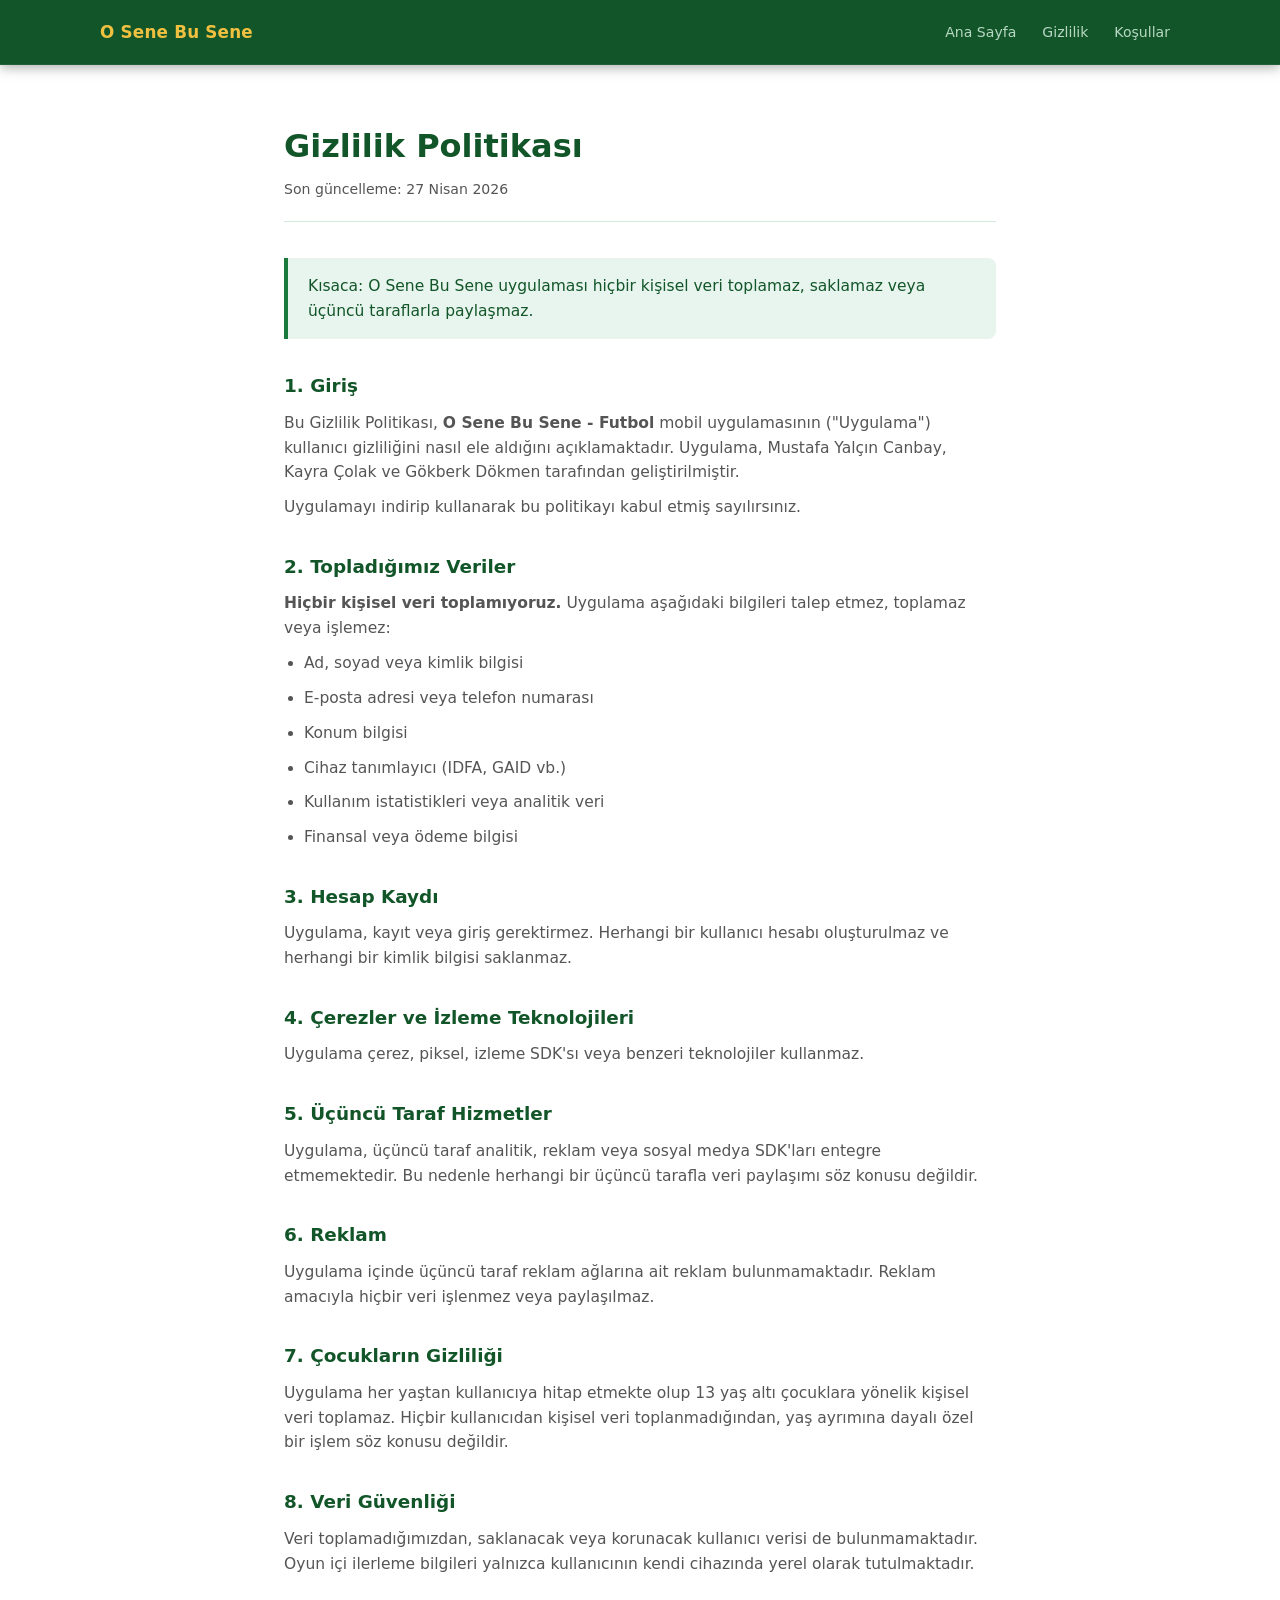
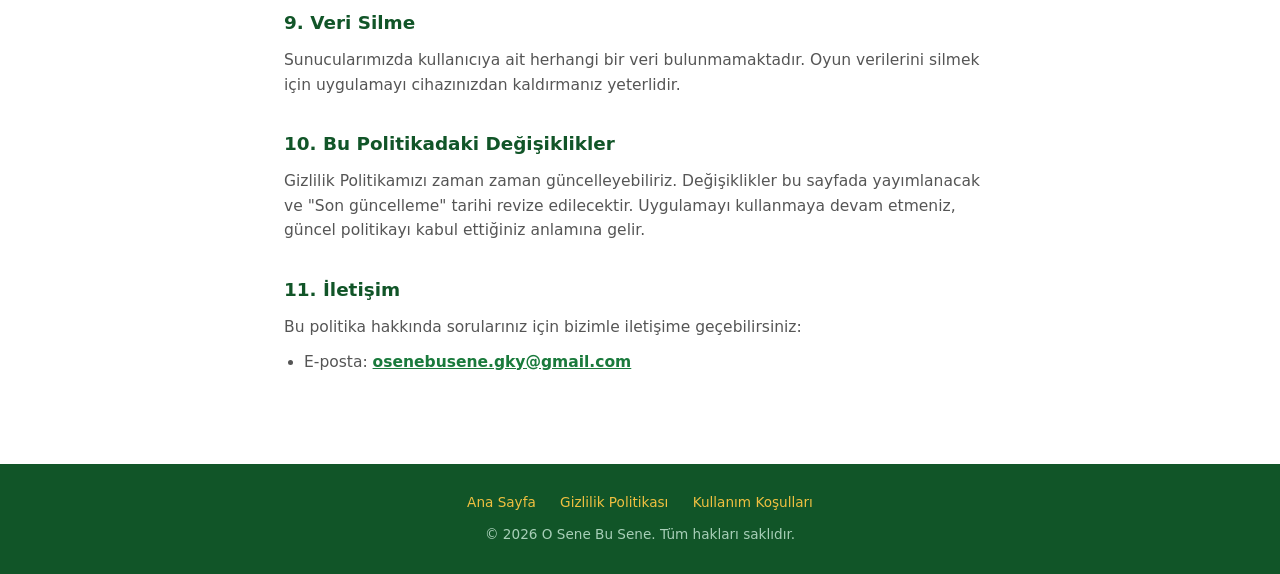
==== privacy-policy.html @ 62c7998e "Add privacy-policy.html" ====
<!DOCTYPE html>
<html lang="tr">
<head>
  <meta charset="UTF-8" />
  <meta name="viewport" content="width=device-width, initial-scale=1.0" />
  <title>Gizlilik Politikası – O Sene Bu Sene</title>
  <meta name="description" content="O Sene Bu Sene uygulamasının gizlilik politikası." />
  <link rel="stylesheet" href="style.css" />
</head>
<body>

<header>
  <nav>
    <a class="nav-logo" href="index.html">O Sene Bu Sene</a>
    <ul class="nav-links">
      <li><a href="index.html">Ana Sayfa</a></li>
      <li><a href="privacy-policy.html">Gizlilik</a></li>
      <li><a href="terms-of-service.html">Koşullar</a></li>
    </ul>
  </nav>
</header>

<main class="legal">
  <h1>Gizlilik Politikası</h1>
  <p class="last-updated">Son güncelleme: 27 Nisan 2026</p>

  <div class="highlight-box">
    <p>Kısaca: O Sene Bu Sene uygulaması hiçbir kişisel veri toplamaz, saklamaz veya üçüncü taraflarla paylaşmaz.</p>
  </div>

  <h2>1. Giriş</h2>
  <p>
    Bu Gizlilik Politikası, <strong>O Sene Bu Sene - Futbol</strong> mobil uygulamasının ("Uygulama") kullanıcı gizliliğini nasıl ele aldığını açıklamaktadır. Uygulama, Mustafa Yalçın Canbay, Kayra Çolak ve Gökberk Dökmen tarafından geliştirilmiştir.
  </p>
  <p>
    Uygulamayı indirip kullanarak bu politikayı kabul etmiş sayılırsınız.
  </p>

  <h2>2. Topladığımız Veriler</h2>
  <p>
    <strong>Hiçbir kişisel veri toplamıyoruz.</strong> Uygulama aşağıdaki bilgileri talep etmez, toplamaz veya işlemez:
  </p>
  <ul>
    <li>Ad, soyad veya kimlik bilgisi</li>
    <li>E-posta adresi veya telefon numarası</li>
    <li>Konum bilgisi</li>
    <li>Cihaz tanımlayıcı (IDFA, GAID vb.)</li>
    <li>Kullanım istatistikleri veya analitik veri</li>
    <li>Finansal veya ödeme bilgisi</li>
  </ul>

  <h2>3. Hesap Kaydı</h2>
  <p>
    Uygulama, kayıt veya giriş gerektirmez. Herhangi bir kullanıcı hesabı oluşturulmaz ve herhangi bir kimlik bilgisi saklanmaz.
  </p>

  <h2>4. Çerezler ve İzleme Teknolojileri</h2>
  <p>
    Uygulama çerez, piksel, izleme SDK'sı veya benzeri teknolojiler kullanmaz.
  </p>

  <h2>5. Üçüncü Taraf Hizmetler</h2>
  <p>
    Uygulama, üçüncü taraf analitik, reklam veya sosyal medya SDK'ları entegre etmemektedir. Bu nedenle herhangi bir üçüncü tarafla veri paylaşımı söz konusu değildir.
  </p>

  <h2>6. Reklam</h2>
  <p>
    Uygulama içinde üçüncü taraf reklam ağlarına ait reklam bulunmamaktadır. Reklam amacıyla hiçbir veri işlenmez veya paylaşılmaz.
  </p>

  <h2>7. Çocukların Gizliliği</h2>
  <p>
    Uygulama her yaştan kullanıcıya hitap etmekte olup 13 yaş altı çocuklara yönelik kişisel veri toplamaz. Hiçbir kullanıcıdan kişisel veri toplanmadığından, yaş ayrımına dayalı özel bir işlem söz konusu değildir.
  </p>

  <h2>8. Veri Güvenliği</h2>
  <p>
    Veri toplamadığımızdan, saklanacak veya korunacak kullanıcı verisi de bulunmamaktadır. Oyun içi ilerleme bilgileri yalnızca kullanıcının kendi cihazında yerel olarak tutulmaktadır.
  </p>

  <h2>9. Veri Silme</h2>
  <p>
    Sunucularımızda kullanıcıya ait herhangi bir veri bulunmamaktadır. Oyun verilerini silmek için uygulamayı cihazınızdan kaldırmanız yeterlidir.
  </p>

  <h2>10. Bu Politikadaki Değişiklikler</h2>
  <p>
    Gizlilik Politikamızı zaman zaman güncelleyebiliriz. Değişiklikler bu sayfada yayımlanacak ve "Son güncelleme" tarihi revize edilecektir. Uygulamayı kullanmaya devam etmeniz, güncel politikayı kabul ettiğiniz anlamına gelir.
  </p>

  <h2>11. İletişim</h2>
  <p>
    Bu politika hakkında sorularınız için bizimle iletişime geçebilirsiniz:
  </p>
  <ul>
    <li>E-posta: <a href="mailto:osenebusene.gky@gmail.com">osenebusene.gky@gmail.com</a></li>
  </ul>
</main>

<footer>
  <div class="footer-links">
    <a href="index.html">Ana Sayfa</a>
    <a href="privacy-policy.html">Gizlilik Politikası</a>
    <a href="terms-of-service.html">Kullanım Koşulları</a>
  </div>
  <p>&copy; 2026 O Sene Bu Sene. Tüm hakları saklıdır.</p>
</footer>

</body>
</html>
---- style.css ----
* {
  margin: 0;
  padding: 0;
  box-sizing: border-box;
}

:root {
  --green: #1a7a3c;
  --green-dark: #115528;
  --green-light: #e8f5ee;
  --gold: #f0c040;
  --text: #1a1a1a;
  --muted: #555;
  --border: #d4e8dc;
}

body {
  font-family: 'Segoe UI', system-ui, -apple-system, sans-serif;
  color: var(--text);
  background: #fff;
  line-height: 1.6;
}

/* HEADER */
header {
  background: var(--green-dark);
  padding: 0 32px;
  position: sticky;
  top: 0;
  z-index: 100;
  box-shadow: 0 2px 12px rgba(0,0,0,0.35);
  border-bottom: 1px solid rgba(255,255,255,0.07);
}

nav {
  max-width: 1080px;
  margin: 0 auto;
  display: flex;
  align-items: center;
  justify-content: space-between;
  height: 64px;
  gap: 24px;
}

.nav-logo {
  color: var(--gold);
  font-weight: 800;
  font-size: 1.05rem;
  text-decoration: none;
  letter-spacing: 0.2px;
  white-space: nowrap;
  flex-shrink: 0;
}

.nav-logo span {
  color: #ffffff;
  font-weight: 400;
}

.nav-links {
  display: flex;
  gap: 6px;
  list-style: none;
  align-items: center;
}

.nav-links a {
  color: #b8d8c4;
  text-decoration: none;
  font-size: 0.88rem;
  padding: 6px 10px;
  border-radius: 6px;
  transition: color 0.2s, background 0.2s;
}

.nav-links a:hover {
  color: white;
  background: rgba(255,255,255,0.08);
}

.nav-cta {
  display: inline-flex;
  align-items: center;
  gap: 7px;
  background: var(--gold);
  color: var(--green-dark) !important;
  font-weight: 700 !important;
  font-size: 0.82rem !important;
  padding: 7px 14px !important;
  border-radius: 8px !important;
  text-decoration: none;
  transition: opacity 0.2s, background 0.2s !important;
  white-space: nowrap;
  flex-shrink: 0;
}

.nav-cta:hover {
  background: #f5d060 !important;
  color: var(--green-dark) !important;
  opacity: 1 !important;
}

.nav-cta svg {
  width: 14px;
  height: 14px;
  flex-shrink: 0;
}

/* HERO */
.hero {
  background: linear-gradient(135deg, var(--green-dark) 0%, var(--green) 60%, #2d9e55 100%);
  color: white;
  text-align: center;
  padding: 80px 24px 90px;
  position: relative;
  overflow: hidden;
}

.hero::before {
  content: '';
  position: absolute;
  inset: 0;
  pointer-events: none;
  background: url("data:image/svg+xml,%3Csvg width='60' height='60' viewBox='0 0 60 60' xmlns='http://www.w3.org/2000/svg'%3E%3Cg fill='none' fill-rule='evenodd'%3E%3Cg fill='%23ffffff' fill-opacity='0.04'%3E%3Cpath d='M36 34v-4h-2v4h-4v2h4v4h2v-4h4v-2h-4zm0-30V0h-2v4h-4v2h4v4h2V6h4V4h-4zM6 34v-4H4v4H0v2h4v4h2v-4h4v-2H6zM6 4V0H4v4H0v2h4v4h2V6h4V4H6z'/%3E%3C/g%3E%3C/g%3E%3C/svg%3E");
}

.hero-badge {
  display: inline-block;
  background: rgba(255,255,255,0.15);
  border: 1px solid rgba(255,255,255,0.3);
  color: var(--gold);
  font-size: 0.78rem;
  font-weight: 600;
  letter-spacing: 1.5px;
  text-transform: uppercase;
  padding: 5px 14px;
  border-radius: 20px;
  margin-bottom: 20px;
}

.hero h1 {
  font-size: clamp(2rem, 5vw, 3rem);
  font-weight: 800;
  margin-bottom: 8px;
  text-shadow: 0 2px 8px rgba(0,0,0,0.3);
}

.hero h1 span {
  color: var(--gold);
}

.hero p {
  font-size: 1.15rem;
  opacity: 0.88;
  max-width: 520px;
  margin: 0 auto 32px;
}

.store-buttons {
  display: flex;
  gap: 14px;
  justify-content: center;
  flex-wrap: wrap;
  position: relative;
  z-index: 1;
}

.store-btn {
  display: inline-flex;
  align-items: center;
  gap: 10px;
  background: rgba(255,255,255,0.1);
  border: 1.5px solid rgba(255,255,255,0.35);
  color: white;
  padding: 11px 22px;
  border-radius: 10px;
  text-decoration: none;
  font-size: 0.9rem;
  font-weight: 500;
  transition: background 0.2s, border-color 0.2s;
}

.store-btn:hover {
  background: rgba(255,255,255,0.2);
  border-color: rgba(255,255,255,0.6);
}

.store-btn svg {
  width: 22px;
  height: 22px;
  flex-shrink: 0;
}

.store-btn-soon {
  opacity: 0.55;
  cursor: default;
  pointer-events: none;
}

.store-btn-soon small {
  display: block;
  font-size: 0.7rem;
  opacity: 0.8;
  letter-spacing: 0.5px;
}

/* FEATURES */
.features {
  background: var(--green-light);
  padding: 64px 24px;
}

.section-title {
  text-align: center;
  font-size: 1.6rem;
  font-weight: 700;
  color: var(--green-dark);
  margin-bottom: 8px;
}

.section-sub {
  text-align: center;
  color: var(--muted);
  margin-bottom: 40px;
  font-size: 0.95rem;
}

.features-grid {
  max-width: 900px;
  margin: 0 auto;
  display: grid;
  grid-template-columns: repeat(auto-fit, minmax(220px, 1fr));
  gap: 20px;
}

.feature-card {
  background: white;
  border: 1px solid var(--border);
  border-radius: 12px;
  padding: 24px 20px;
  text-align: center;
  transition: box-shadow 0.2s;
}

.feature-card:hover {
  box-shadow: 0 4px 16px rgba(26, 122, 60, 0.12);
}

.feature-icon {
  font-size: 2.2rem;
  margin-bottom: 12px;
}

.feature-card h3 {
  font-size: 1rem;
  font-weight: 700;
  color: var(--green-dark);
  margin-bottom: 6px;
}

.feature-card p {
  font-size: 0.88rem;
  color: var(--muted);
}

/* ABOUT */
.about {
  padding: 64px 24px;
}

.about-inner {
  max-width: 700px;
  margin: 0 auto;
  text-align: center;
}

.about-inner p {
  font-size: 1rem;
  color: var(--muted);
  margin-bottom: 16px;
}

/* TEAM */
.team {
  background: var(--green-light);
  padding: 64px 24px;
}

.team-grid {
  max-width: 700px;
  margin: 0 auto;
  display: flex;
  gap: 20px;
  justify-content: center;
  flex-wrap: wrap;
}

.team-card {
  background: white;
  border: 1px solid var(--border);
  border-radius: 12px;
  padding: 24px 28px;
  text-align: center;
  min-width: 180px;
}

.team-avatar {
  width: 52px;
  height: 52px;
  border-radius: 50%;
  background: var(--green);
  color: white;
  font-size: 1.3rem;
  font-weight: 700;
  display: flex;
  align-items: center;
  justify-content: center;
  margin: 0 auto 12px;
}

.team-card h4 {
  font-size: 0.95rem;
  font-weight: 700;
  color: var(--green-dark);
}

.team-card span {
  font-size: 0.8rem;
  color: var(--muted);
}

/* CONTACT */
.contact {
  padding: 64px 24px;
  text-align: center;
}

.contact a {
  color: var(--green);
  font-weight: 600;
  text-decoration: none;
}

.contact a:hover {
  text-decoration: underline;
}

/* FOOTER */
footer {
  background: var(--green-dark);
  color: #a8cfb8;
  text-align: center;
  padding: 28px 24px;
  font-size: 0.85rem;
}

footer a {
  color: var(--gold);
  text-decoration: none;
  margin: 0 10px;
}

footer a:hover {
  text-decoration: underline;
}

.footer-links {
  margin-bottom: 10px;
}

/* LEGAL PAGES */
.legal {
  max-width: 760px;
  margin: 0 auto;
  padding: 56px 24px 80px;
}

.legal h1 {
  font-size: 2rem;
  font-weight: 800;
  color: var(--green-dark);
  margin-bottom: 6px;
}

.legal .last-updated {
  color: var(--muted);
  font-size: 0.88rem;
  margin-bottom: 36px;
  padding-bottom: 20px;
  border-bottom: 1px solid var(--border);
}

.legal h2 {
  font-size: 1.15rem;
  font-weight: 700;
  color: var(--green-dark);
  margin: 32px 0 10px;
}

.legal p, .legal li {
  color: var(--muted);
  font-size: 0.97rem;
  margin-bottom: 10px;
}

.legal ul, .legal ol {
  padding-left: 20px;
  margin-bottom: 10px;
}

.legal a {
  color: var(--green);
  font-weight: 600;
}

.highlight-box {
  background: var(--green-light);
  border-left: 4px solid var(--green);
  border-radius: 0 8px 8px 0;
  padding: 16px 20px;
  margin: 20px 0;
}

.highlight-box p {
  margin: 0;
  color: var(--green-dark);
  font-weight: 500;
}

@media (max-width: 700px) {
  header {
    padding: 0 16px;
  }
  nav {
    gap: 12px;
  }
  .nav-links {
    display: none;
  }
  .nav-logo {
    font-size: 0.95rem;
  }
  .nav-cta {
    font-size: 0.78rem !important;
    padding: 6px 10px !important;
  }
  .hero {
    padding: 56px 20px 64px;
  }
  .team-grid {
    flex-direction: column;
    align-items: center;
  }
}
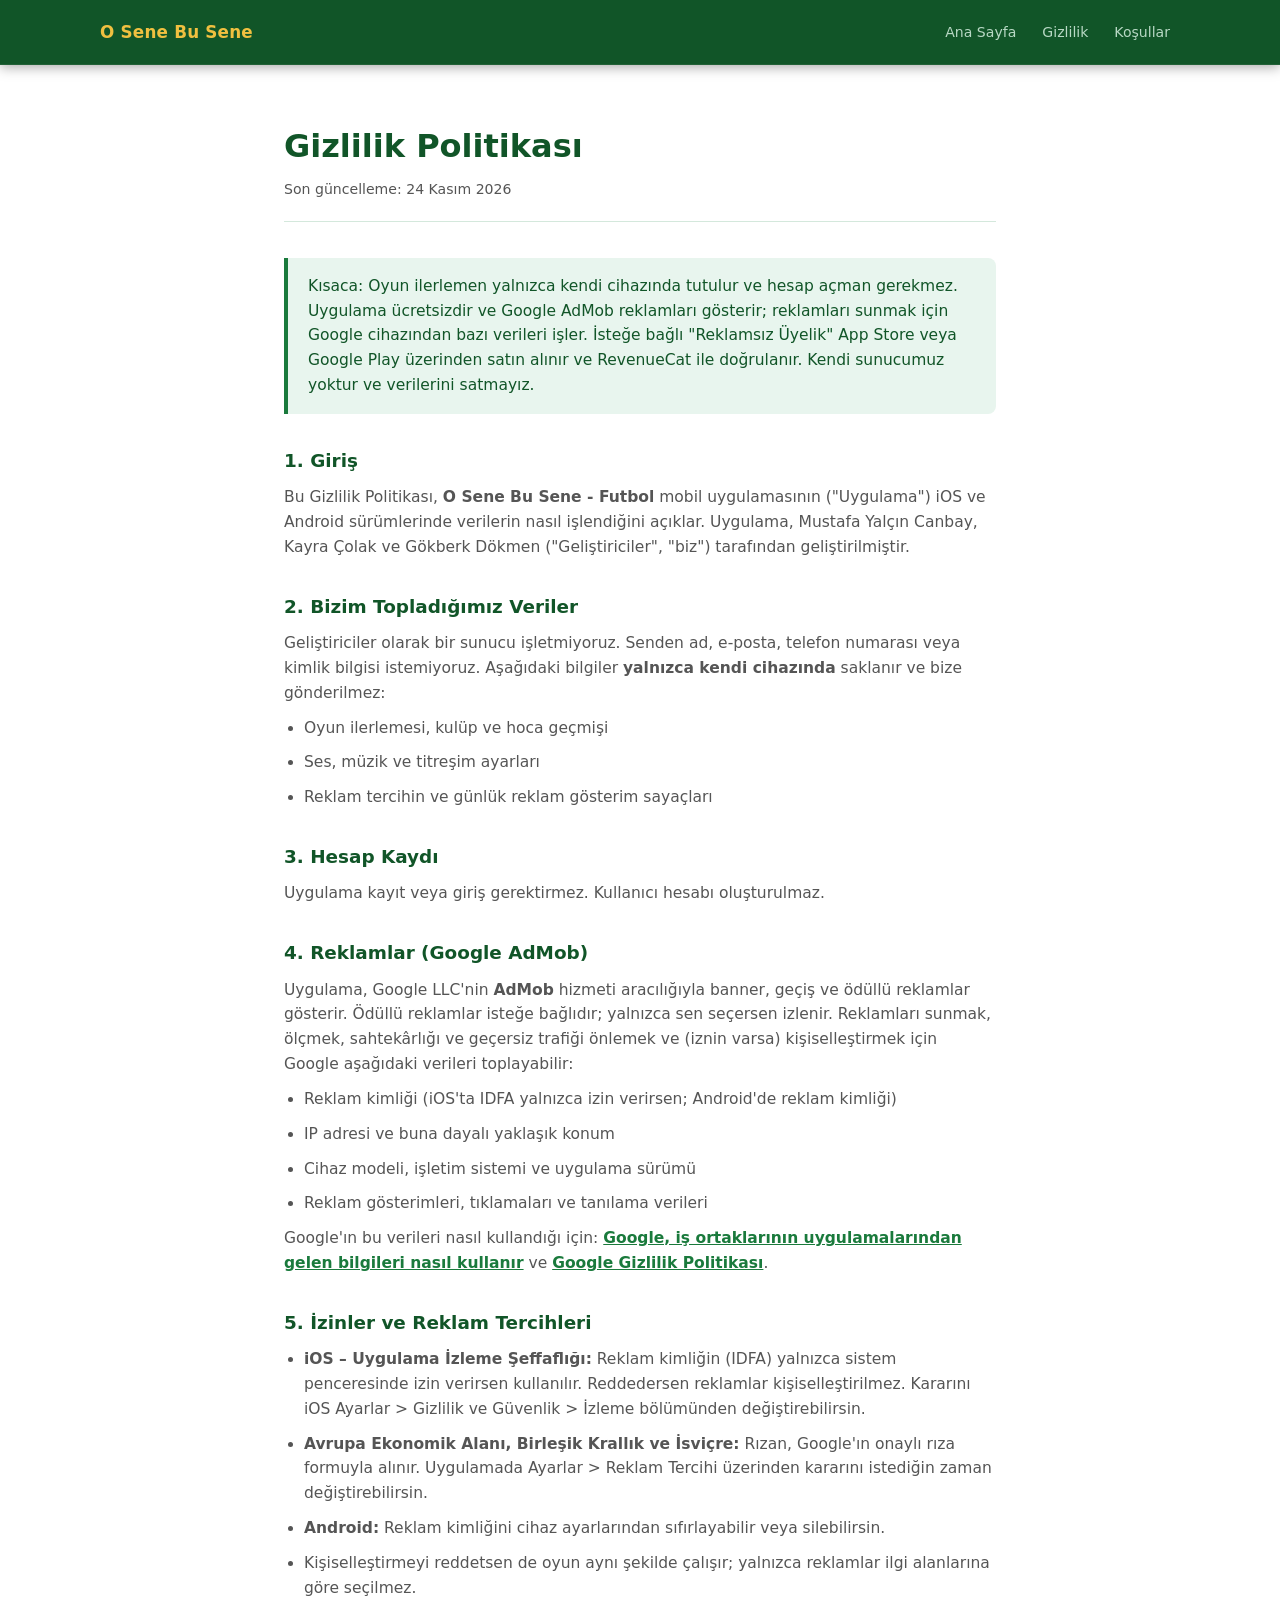
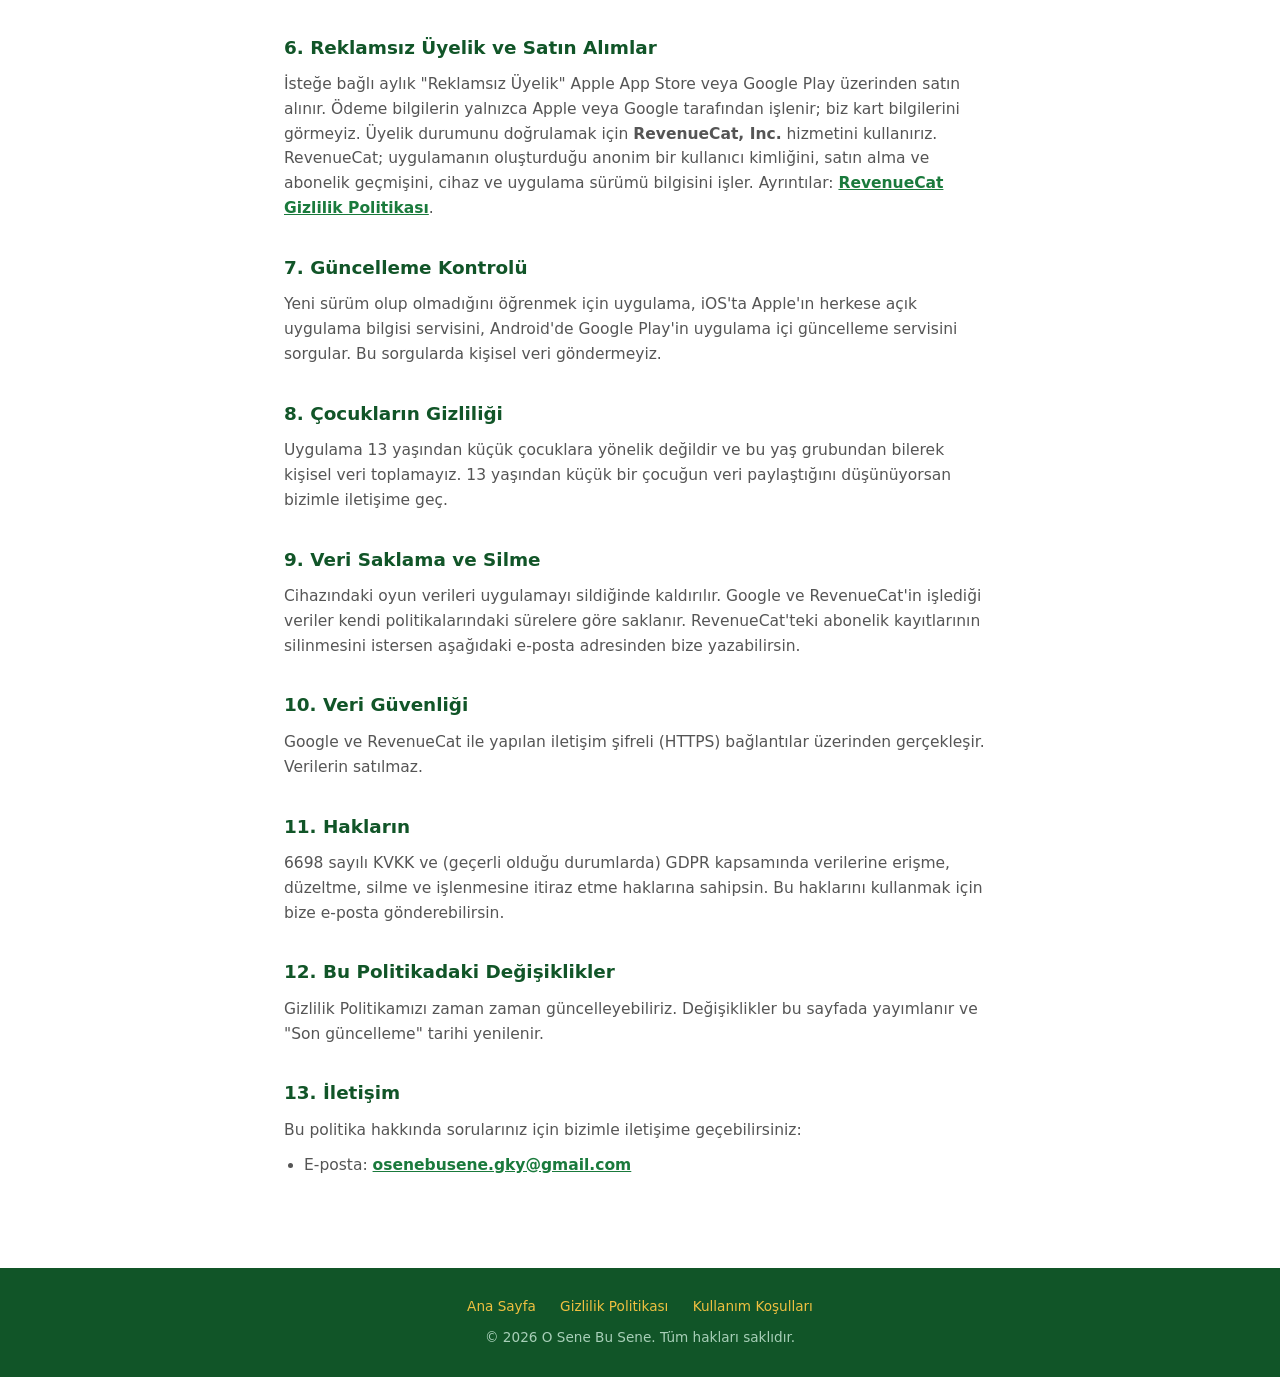
==== commit 5d076ec2: "Gizlilik politikası gerçek veri işleme ile uyumlu hale getirildi (AdMob, ATT, UMP, RevenueCat)" ====
--- a/privacy-policy.html
+++ b/privacy-policy.html
@@ -22,74 +22,90 @@
 
 <main class="legal">
   <h1>Gizlilik Politikası</h1>
-  <p class="last-updated">Son güncelleme: 27 Nisan 2026</p>
+  <p class="last-updated">Son güncelleme: 24 Kasım 2026</p>
 
   <div class="highlight-box">
-    <p>Kısaca: O Sene Bu Sene uygulaması hiçbir kişisel veri toplamaz, saklamaz veya üçüncü taraflarla paylaşmaz.</p>
+    <p>Kısaca: Oyun ilerlemen yalnızca kendi cihazında tutulur ve hesap açman gerekmez. Uygulama ücretsizdir ve Google AdMob reklamları gösterir; reklamları sunmak için Google cihazından bazı verileri işler. İsteğe bağlı "Reklamsız Üyelik" App Store veya Google Play üzerinden satın alınır ve RevenueCat ile doğrulanır. Kendi sunucumuz yoktur ve verilerini satmayız.</p>
   </div>
 
   <h2>1. Giriş</h2>
   <p>
-    Bu Gizlilik Politikası, <strong>O Sene Bu Sene - Futbol</strong> mobil uygulamasının ("Uygulama") kullanıcı gizliliğini nasıl ele aldığını açıklamaktadır. Uygulama, Mustafa Yalçın Canbay, Kayra Çolak ve Gökberk Dökmen tarafından geliştirilmiştir.
-  </p>
-  <p>
-    Uygulamayı indirip kullanarak bu politikayı kabul etmiş sayılırsınız.
+    Bu Gizlilik Politikası, <strong>O Sene Bu Sene - Futbol</strong> mobil uygulamasının ("Uygulama") iOS ve Android sürümlerinde verilerin nasıl işlendiğini açıklar. Uygulama, Mustafa Yalçın Canbay, Kayra Çolak ve Gökberk Dökmen ("Geliştiriciler", "biz") tarafından geliştirilmiştir.
   </p>
 
-  <h2>2. Topladığımız Veriler</h2>
+  <h2>2. Bizim Topladığımız Veriler</h2>
   <p>
-    <strong>Hiçbir kişisel veri toplamıyoruz.</strong> Uygulama aşağıdaki bilgileri talep etmez, toplamaz veya işlemez:
+    Geliştiriciler olarak bir sunucu işletmiyoruz. Senden ad, e-posta, telefon numarası veya kimlik bilgisi istemiyoruz. Aşağıdaki bilgiler <strong>yalnızca kendi cihazında</strong> saklanır ve bize gönderilmez:
   </p>
   <ul>
-    <li>Ad, soyad veya kimlik bilgisi</li>
-    <li>E-posta adresi veya telefon numarası</li>
-    <li>Konum bilgisi</li>
-    <li>Cihaz tanımlayıcı (IDFA, GAID vb.)</li>
-    <li>Kullanım istatistikleri veya analitik veri</li>
-    <li>Finansal veya ödeme bilgisi</li>
+    <li>Oyun ilerlemesi, kulüp ve hoca geçmişi</li>
+    <li>Ses, müzik ve titreşim ayarları</li>
+    <li>Reklam tercihin ve günlük reklam gösterim sayaçları</li>
   </ul>
 
   <h2>3. Hesap Kaydı</h2>
   <p>
-    Uygulama, kayıt veya giriş gerektirmez. Herhangi bir kullanıcı hesabı oluşturulmaz ve herhangi bir kimlik bilgisi saklanmaz.
+    Uygulama kayıt veya giriş gerektirmez. Kullanıcı hesabı oluşturulmaz.
   </p>
 
-  <h2>4. Çerezler ve İzleme Teknolojileri</h2>
+  <h2>4. Reklamlar (Google AdMob)</h2>
   <p>
-    Uygulama çerez, piksel, izleme SDK'sı veya benzeri teknolojiler kullanmaz.
+    Uygulama, Google LLC'nin <strong>AdMob</strong> hizmeti aracılığıyla banner, geçiş ve ödüllü reklamlar gösterir. Ödüllü reklamlar isteğe bağlıdır; yalnızca sen seçersen izlenir. Reklamları sunmak, ölçmek, sahtekârlığı ve geçersiz trafiği önlemek ve (iznin varsa) kişiselleştirmek için Google aşağıdaki verileri toplayabilir:
+  </p>
+  <ul>
+    <li>Reklam kimliği (iOS'ta IDFA yalnızca izin verirsen; Android'de reklam kimliği)</li>
+    <li>IP adresi ve buna dayalı yaklaşık konum</li>
+    <li>Cihaz modeli, işletim sistemi ve uygulama sürümü</li>
+    <li>Reklam gösterimleri, tıklamaları ve tanılama verileri</li>
+  </ul>
+  <p>
+    Google'ın bu verileri nasıl kullandığı için: <a href="https://policies.google.com/technologies/partner-sites">Google, iş ortaklarının uygulamalarından gelen bilgileri nasıl kullanır</a> ve <a href="https://policies.google.com/privacy">Google Gizlilik Politikası</a>.
   </p>
 
-  <h2>5. Üçüncü Taraf Hizmetler</h2>
+  <h2>5. İzinler ve Reklam Tercihleri</h2>
+  <ul>
+    <li><strong>iOS – Uygulama İzleme Şeffaflığı:</strong> Reklam kimliğin (IDFA) yalnızca sistem penceresinde izin verirsen kullanılır. Reddedersen reklamlar kişiselleştirilmez. Kararını iOS Ayarlar &gt; Gizlilik ve Güvenlik &gt; İzleme bölümünden değiştirebilirsin.</li>
+    <li><strong>Avrupa Ekonomik Alanı, Birleşik Krallık ve İsviçre:</strong> Rızan, Google'ın onaylı rıza formuyla alınır. Uygulamada Ayarlar &gt; Reklam Tercihi üzerinden kararını istediğin zaman değiştirebilirsin.</li>
+    <li><strong>Android:</strong> Reklam kimliğini cihaz ayarlarından sıfırlayabilir veya silebilirsin.</li>
+    <li>Kişiselleştirmeyi reddetsen de oyun aynı şekilde çalışır; yalnızca reklamlar ilgi alanlarına göre seçilmez.</li>
+  </ul>
+
+  <h2>6. Reklamsız Üyelik ve Satın Alımlar</h2>
   <p>
-    Uygulama, üçüncü taraf analitik, reklam veya sosyal medya SDK'ları entegre etmemektedir. Bu nedenle herhangi bir üçüncü tarafla veri paylaşımı söz konusu değildir.
+    İsteğe bağlı aylık "Reklamsız Üyelik" Apple App Store veya Google Play üzerinden satın alınır. Ödeme bilgilerin yalnızca Apple veya Google tarafından işlenir; biz kart bilgilerini görmeyiz. Üyelik durumunu doğrulamak için <strong>RevenueCat, Inc.</strong> hizmetini kullanırız. RevenueCat; uygulamanın oluşturduğu anonim bir kullanıcı kimliğini, satın alma ve abonelik geçmişini, cihaz ve uygulama sürümü bilgisini işler. Ayrıntılar: <a href="https://www.revenuecat.com/privacy">RevenueCat Gizlilik Politikası</a>.
   </p>
 
-  <h2>6. Reklam</h2>
+  <h2>7. Güncelleme Kontrolü</h2>
   <p>
-    Uygulama içinde üçüncü taraf reklam ağlarına ait reklam bulunmamaktadır. Reklam amacıyla hiçbir veri işlenmez veya paylaşılmaz.
+    Yeni sürüm olup olmadığını öğrenmek için uygulama, iOS'ta Apple'ın herkese açık uygulama bilgisi servisini, Android'de Google Play'in uygulama içi güncelleme servisini sorgular. Bu sorgularda kişisel veri göndermeyiz.
   </p>
 
-  <h2>7. Çocukların Gizliliği</h2>
+  <h2>8. Çocukların Gizliliği</h2>
   <p>
-    Uygulama her yaştan kullanıcıya hitap etmekte olup 13 yaş altı çocuklara yönelik kişisel veri toplamaz. Hiçbir kullanıcıdan kişisel veri toplanmadığından, yaş ayrımına dayalı özel bir işlem söz konusu değildir.
+    Uygulama 13 yaşından küçük çocuklara yönelik değildir ve bu yaş grubundan bilerek kişisel veri toplamayız. 13 yaşından küçük bir çocuğun veri paylaştığını düşünüyorsan bizimle iletişime geç.
   </p>
 
-  <h2>8. Veri Güvenliği</h2>
+  <h2>9. Veri Saklama ve Silme</h2>
   <p>
-    Veri toplamadığımızdan, saklanacak veya korunacak kullanıcı verisi de bulunmamaktadır. Oyun içi ilerleme bilgileri yalnızca kullanıcının kendi cihazında yerel olarak tutulmaktadır.
+    Cihazındaki oyun verileri uygulamayı sildiğinde kaldırılır. Google ve RevenueCat'in işlediği veriler kendi politikalarındaki sürelere göre saklanır. RevenueCat'teki abonelik kayıtlarının silinmesini istersen aşağıdaki e-posta adresinden bize yazabilirsin.
   </p>
 
-  <h2>9. Veri Silme</h2>
+  <h2>10. Veri Güvenliği</h2>
   <p>
-    Sunucularımızda kullanıcıya ait herhangi bir veri bulunmamaktadır. Oyun verilerini silmek için uygulamayı cihazınızdan kaldırmanız yeterlidir.
+    Google ve RevenueCat ile yapılan iletişim şifreli (HTTPS) bağlantılar üzerinden gerçekleşir. Verilerin satılmaz.
   </p>
 
-  <h2>10. Bu Politikadaki Değişiklikler</h2>
+  <h2>11. Hakların</h2>
   <p>
-    Gizlilik Politikamızı zaman zaman güncelleyebiliriz. Değişiklikler bu sayfada yayımlanacak ve "Son güncelleme" tarihi revize edilecektir. Uygulamayı kullanmaya devam etmeniz, güncel politikayı kabul ettiğiniz anlamına gelir.
+    6698 sayılı KVKK ve (geçerli olduğu durumlarda) GDPR kapsamında verilerine erişme, düzeltme, silme ve işlenmesine itiraz etme haklarına sahipsin. Bu haklarını kullanmak için bize e-posta gönderebilirsin.
   </p>
 
-  <h2>11. İletişim</h2>
+  <h2>12. Bu Politikadaki Değişiklikler</h2>
+  <p>
+    Gizlilik Politikamızı zaman zaman güncelleyebiliriz. Değişiklikler bu sayfada yayımlanır ve "Son güncelleme" tarihi yenilenir.
+  </p>
+
+  <h2>13. İletişim</h2>
   <p>
     Bu politika hakkında sorularınız için bizimle iletişime geçebilirsiniz:
   </p>
--- a/style.css
+++ b/style.css
@@ -197,7 +197,7 @@
   pointer-events: none;
 }
 
-.store-btn-soon small {
+.store-btn small {
   display: block;
   font-size: 0.7rem;
   opacity: 0.8;
@@ -282,51 +282,200 @@
 
 /* TEAM */
 .team {
-  background: var(--green-light);
-  padding: 64px 24px;
+  position: relative;
+  overflow: hidden;
+  background: linear-gradient(165deg, #0f4d24 0%, var(--green-dark) 55%, #0a3a1b 100%);
+  padding: 84px 24px 90px;
+}
+
+.team::before {
+  content: '';
+  position: absolute;
+  top: -260px;
+  left: 50%;
+  width: 700px;
+  height: 700px;
+  transform: translateX(-50%);
+  background: radial-gradient(circle, rgba(240,192,64,0.16), transparent 68%);
+  pointer-events: none;
+}
+
+.team .section-title,
+.team .section-sub {
+  position: relative;
+}
+
+.team .section-title {
+  color: #fff;
+}
+
+.team .section-sub {
+  color: rgba(255,255,255,0.6);
 }
 
 .team-grid {
-  max-width: 700px;
+  position: relative;
+  max-width: 900px;
   margin: 0 auto;
   display: flex;
-  gap: 20px;
+  gap: 26px;
   justify-content: center;
   flex-wrap: wrap;
 }
 
 .team-card {
-  background: white;
-  border: 1px solid var(--border);
-  border-radius: 12px;
-  padding: 24px 28px;
-  text-align: center;
-  min-width: 180px;
-}
-
+  position: relative;
+  display: flex;
+  flex-direction: column;
+  align-items: center;
+  flex: 1 1 232px;
+  max-width: 264px;
+  background: #fff;
+  border-radius: 20px;
+  padding: 36px 26px 28px;
+  text-align: center;
+  text-decoration: none;
+  overflow: hidden;
+  box-shadow: 0 12px 32px rgba(0,0,0,0.28);
+  opacity: 0;
+  transform: translateY(32px);
+  transition: opacity 0.6s ease,
+              transform 0.6s cubic-bezier(0.22, 1, 0.36, 1),
+              box-shadow 0.3s ease;
+}
+
+.team-card.in-view {
+  opacity: 1;
+  transform: translateY(0);
+}
+
+.team-card::before {
+  content: '';
+  position: absolute;
+  top: 0;
+  left: 0;
+  right: 0;
+  height: 5px;
+  background: linear-gradient(90deg, var(--green), var(--gold));
+  transform: scaleX(0);
+  transition: transform 0.35s ease;
+}
+
+.team-card.in-view:hover {
+  transform: translateY(-12px);
+  box-shadow: 0 26px 52px rgba(0,0,0,0.42);
+}
+
+.team-card:hover::before {
+  transform: scaleX(1);
+}
+
+/* avatar with animated gradient ring */
 .team-avatar {
-  width: 52px;
-  height: 52px;
+  position: relative;
+  width: 110px;
+  height: 110px;
+  margin: 0 auto 18px;
+  transition: transform 0.3s ease;
+}
+
+.team-avatar::before {
+  content: '';
+  position: absolute;
+  inset: 0;
   border-radius: 50%;
+  background: conic-gradient(from 0deg, var(--gold), var(--green), #2ea35a, var(--gold), var(--green), var(--gold));
+  animation: ring-spin 7s linear infinite;
+}
+
+@keyframes ring-spin {
+  to { transform: rotate(360deg); }
+}
+
+.team-card:hover .team-avatar {
+  transform: scale(1.07);
+}
+
+.team-initials,
+.team-avatar img {
+  position: absolute;
+  inset: 5px;
+  z-index: 1;
+  border-radius: 50%;
+  border: 3px solid #fff;
+}
+
+.team-initials {
+  display: flex;
+  align-items: center;
+  justify-content: center;
+  background: linear-gradient(135deg, var(--green), var(--green-dark));
+  color: #fff;
+  font-size: 1.85rem;
+  font-weight: 700;
+  letter-spacing: 1px;
+}
+
+.team-avatar img {
+  width: calc(100% - 10px);
+  height: calc(100% - 10px);
+  object-fit: cover;
+  object-position: center top;
   background: var(--green);
-  color: white;
-  font-size: 1.3rem;
-  font-weight: 700;
-  display: flex;
-  align-items: center;
-  justify-content: center;
-  margin: 0 auto 12px;
 }
 
 .team-card h4 {
-  font-size: 0.95rem;
+  font-size: 1.05rem;
   font-weight: 700;
   color: var(--green-dark);
-}
-
-.team-card span {
-  font-size: 0.8rem;
-  color: var(--muted);
+  margin-bottom: 6px;
+}
+
+.team-role {
+  display: inline-flex;
+  align-items: center;
+  font-size: 0.7rem;
+  font-weight: 700;
+  letter-spacing: 0.8px;
+  text-transform: uppercase;
+  color: var(--green);
+  background: var(--green-light);
+  padding: 4px 12px;
+  border-radius: 11px;
+  margin-bottom: 18px;
+}
+
+.team-linkedin {
+  display: inline-flex;
+  align-items: center;
+  gap: 7px;
+  font-size: 0.82rem;
+  font-weight: 600;
+  color: #0a66c2;
+  background: rgba(10,102,194,0.09);
+  padding: 8px 18px;
+  border-radius: 22px;
+  transition: background 0.25s ease, color 0.25s ease, transform 0.25s ease;
+}
+
+.team-linkedin svg {
+  width: 16px;
+  height: 16px;
+}
+
+.team-card:hover .team-linkedin {
+  background: #0a66c2;
+  color: #fff;
+  transform: scale(1.06);
+}
+
+@media (prefers-reduced-motion: reduce) {
+  .team-avatar::before { animation: none; }
+  .team-card {
+    opacity: 1;
+    transform: none;
+    transition: box-shadow 0.3s ease;
+  }
 }
 
 /* CONTACT */
@@ -451,4 +600,9 @@
     flex-direction: column;
     align-items: center;
   }
-}
+  .team-card {
+    flex: 1 1 auto;
+    width: 100%;
+    max-width: 340px;
+  }
+}
